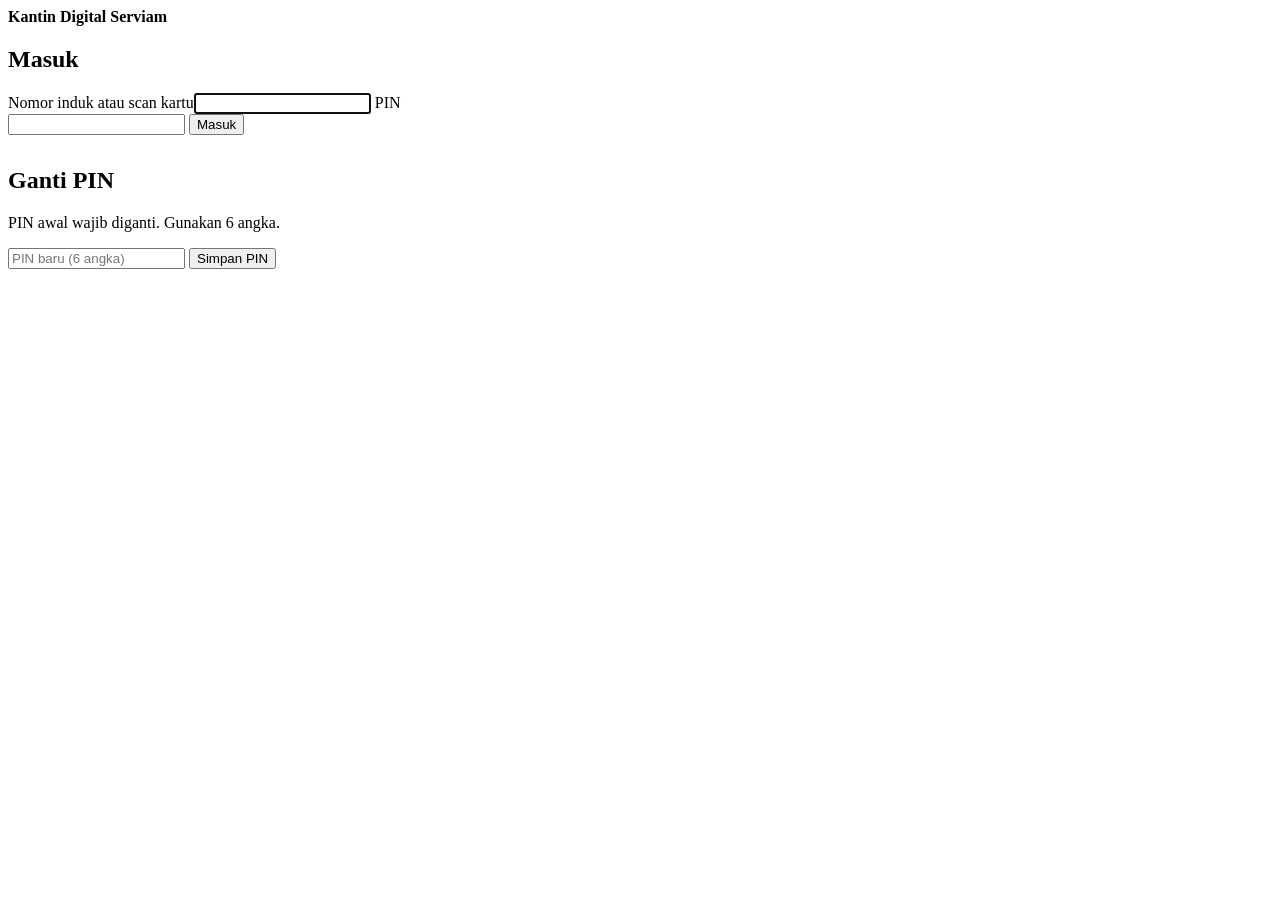
==== index.html @ 60dd4fad "Add files via upload" ====
<!doctype html><html lang="id"><head><meta charset="utf-8"><meta name="viewport" content="width=device-width,initial-scale=1">
<title>Kantin Digital Serviam</title><link rel="manifest" href="manifest.json"><link rel="apple-touch-icon" href="icons/icon-192.png"><meta name="theme-color" content="#14532d"><link rel="stylesheet" href="css/app.css"><script src="config.js"></script><script src="js/core.js"></script></head>
<body><header><img id="hdrLogo" class="hide" alt=""><b id="hdrName">Kantin Digital Serviam</b></header>
<main style="max-width:420px"><div class="card" id="fLogin"><h2>Masuk</h2>
<label>Nomor induk atau scan kartu</label><input type="text" id="uid" autocomplete="username" autofocus>
<label>PIN</label><input type="password" id="pin" inputmode="numeric" autocomplete="current-password" style="margin-bottom:12px">
<button class="btn" id="bLogin">Masuk</button></div>
<div class="card hide" id="fPin"><h2>Ganti PIN</h2><p class="mu">PIN awal wajib diganti. Gunakan 6 angka.</p>
<input type="password" id="pn" inputmode="numeric" maxlength="6" placeholder="PIN baru (6 angka)" style="margin-bottom:12px">
<button class="btn" id="bPin">Simpan PIN</button></div></main><div id="toast"></div>
<script>
try{applyTheme(JSON.parse(localStorage.getItem('theme')))}catch(e){}
const HOME={kasir:'kasir.html',bendahara:'bendahara.html',pencatat:'pencatat.html',kepala:'kepala.html',siswa:'pelanggan.html',guru:'pelanggan.html',wali:'wali.html'};
let oldPin='';const go=()=>location.href=HOME[sessionStorage.getItem('role')];
$('#uid').addEventListener('keydown',e=>{if(e.key==='Enter'){e.preventDefault();$('#pin').focus();}});
$('#pin').addEventListener('keydown',e=>{if(e.key==='Enter')$('#bLogin').click();});
$('#bLogin').onclick=e=>run(e.target,async()=>{
  const r=await api('login',{id:$('#uid').value,pin:$('#pin').value});
  sessionStorage.setItem('tok',r.token);sessionStorage.setItem('role',r.role);sessionStorage.setItem('nama',r.nama);
  if(r.gantiPin){oldPin=$('#pin').value;$('#fLogin').classList.add('hide');$('#fPin').classList.remove('hide');}else go();});
$('#bPin').onclick=e=>run(e.target,async()=>{await api('changePin',{pinLama:oldPin,pinBaru:$('#pn').value});toast('PIN diganti');setTimeout(go,600);});
</script></body></html>
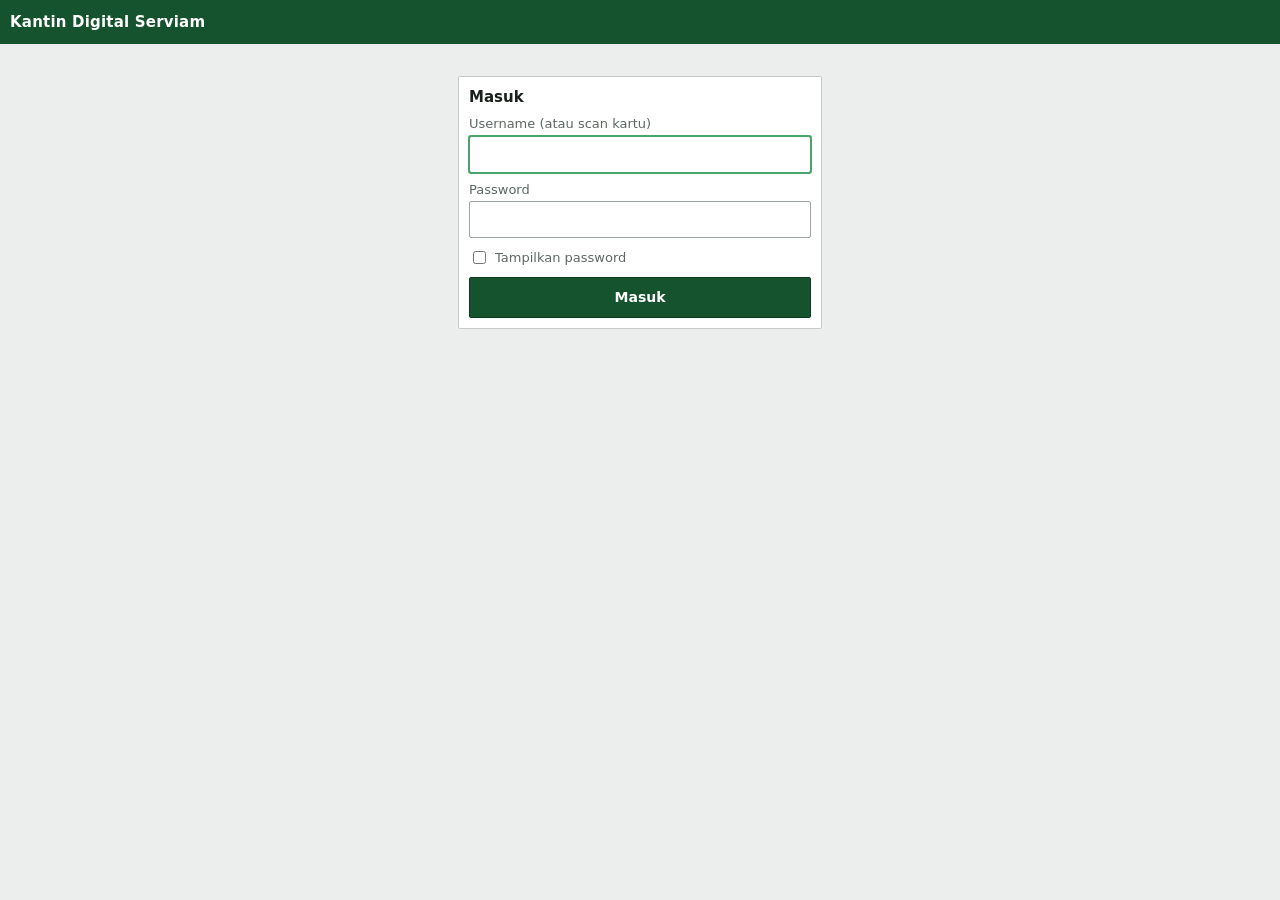
==== commit 1fac5348: "Add files via upload" ====
--- a/index.html
+++ b/index.html
@@ -1,22 +1,26 @@
 <!doctype html><html lang="id"><head><meta charset="utf-8"><meta name="viewport" content="width=device-width,initial-scale=1">
 <title>Kantin Digital Serviam</title><link rel="manifest" href="manifest.json"><link rel="apple-touch-icon" href="icons/icon-192.png"><meta name="theme-color" content="#14532d"><link rel="stylesheet" href="css/app.css"><script src="config.js"></script><script src="js/core.js"></script></head>
 <body><header><img id="hdrLogo" class="hide" alt=""><b id="hdrName">Kantin Digital Serviam</b></header>
-<main style="max-width:420px"><div class="card" id="fLogin"><h2>Masuk</h2>
-<label>Nomor induk atau scan kartu</label><input type="text" id="uid" autocomplete="username" autofocus>
-<label>PIN</label><input type="password" id="pin" inputmode="numeric" autocomplete="current-password" style="margin-bottom:12px">
+<main style="max-width:380px;margin-top:24px"><div class="card" id="fLogin"><h3 style="margin-top:0">Masuk</h3>
+<label>Username (atau scan kartu)</label><input type="text" id="uid" autocomplete="username" autocapitalize="none" autofocus>
+<label>Password</label><input type="password" id="pw" autocomplete="current-password" style="margin-bottom:6px">
+<label style="display:flex;gap:6px;align-items:center;margin:4px 0 10px"><input type="checkbox" id="sw" style="width:auto"> Tampilkan password</label>
 <button class="btn" id="bLogin">Masuk</button></div>
-<div class="card hide" id="fPin"><h2>Ganti PIN</h2><p class="mu">PIN awal wajib diganti. Gunakan 6 angka.</p>
-<input type="password" id="pn" inputmode="numeric" maxlength="6" placeholder="PIN baru (6 angka)" style="margin-bottom:12px">
-<button class="btn" id="bPin">Simpan PIN</button></div></main><div id="toast"></div>
+<div class="card hide" id="fPw"><h3 style="margin-top:0">Buat password baru</h3><p class="mu" style="margin-top:0">Password awal dari sekolah perlu diganti. Bebas, minimal 4 karakter (huruf dan angka boleh).</p>
+<label>Password baru</label><input type="password" id="p1" autocomplete="new-password"><label>Ulangi password baru</label><input type="password" id="p2" autocomplete="new-password" style="margin-bottom:10px">
+<button class="btn" id="bPw">Simpan dan masuk</button></div></main><div id="toast"></div>
 <script>
 try{applyTheme(JSON.parse(localStorage.getItem('theme')))}catch(e){}
 const HOME={kasir:'kasir.html',bendahara:'bendahara.html',pencatat:'pencatat.html',kepala:'kepala.html',siswa:'pelanggan.html',guru:'pelanggan.html',wali:'wali.html'};
-let oldPin='';const go=()=>location.href=HOME[sessionStorage.getItem('role')];
-$('#uid').addEventListener('keydown',e=>{if(e.key==='Enter'){e.preventDefault();$('#pin').focus();}});
-$('#pin').addEventListener('keydown',e=>{if(e.key==='Enter')$('#bLogin').click();});
+let lama='';const go=()=>location.href=HOME[sessionStorage.getItem('role')];
+$('#sw').onchange=e=>{$('#pw').type=e.target.checked?'text':'password';};
+$('#uid').addEventListener('keydown',e=>{if(e.key==='Enter'){e.preventDefault();$('#pw').focus();}});
+$('#pw').addEventListener('keydown',e=>{if(e.key==='Enter')$('#bLogin').click();});
+$('#p2').addEventListener('keydown',e=>{if(e.key==='Enter')$('#bPw').click();});
 $('#bLogin').onclick=e=>run(e.target,async()=>{
-  const r=await api('login',{id:$('#uid').value,pin:$('#pin').value});
+  const r=await api('login',{username:$('#uid').value,password:$('#pw').value});
   sessionStorage.setItem('tok',r.token);sessionStorage.setItem('role',r.role);sessionStorage.setItem('nama',r.nama);
-  if(r.gantiPin){oldPin=$('#pin').value;$('#fLogin').classList.add('hide');$('#fPin').classList.remove('hide');}else go();});
-$('#bPin').onclick=e=>run(e.target,async()=>{await api('changePin',{pinLama:oldPin,pinBaru:$('#pn').value});toast('PIN diganti');setTimeout(go,600);});
+  if(r.gantiPassword){lama=$('#pw').value;$('#fLogin').classList.add('hide');$('#fPw').classList.remove('hide');$('#p1').focus();}else go();});
+$('#bPw').onclick=e=>run(e.target,async()=>{const n=$('#p1').value;if(n.length<4)throw new Error('Password minimal 4 karakter');if(n!==$('#p2').value)throw new Error('Ulangi password tidak sama');
+  await api('changePassword',{lama,baru:n});toast('Password tersimpan');setTimeout(go,500);});
 </script></body></html>
--- a/css/app.css
+++ b/css/app.css
@@ -0,0 +1,56 @@
+/* Tampilan datar ala kasir supermarket: rapat, kotak, mudah dipindai */
+:root{--g:#14532d;--gd:#0d3b20;--gl:#e8f3ec;--ga:#4ca46d;--on:#fff;--bg:#eceeed;--tx:#1a211d;--mu:#5d6862;--bd:#c5ccc8;--er:#b42318;--ok:#067647;--wr:#b54708}
+*{box-sizing:border-box}html{-webkit-text-size-adjust:100%}
+body{margin:0;font:14px/1.35 system-ui,-apple-system,"Segoe UI",Roboto,Arial,sans-serif;background:var(--bg);color:var(--tx)}
+header{background:var(--g);color:var(--on);padding:0 10px;min-height:44px;display:flex;align-items:center;gap:8px;position:sticky;top:0;z-index:7}
+header img{height:30px;width:auto}header b{flex:1;font-size:15px;letter-spacing:.2px;white-space:nowrap;overflow:hidden;text-overflow:ellipsis}
+header button,header a{background:transparent;color:var(--on);border:1px solid rgba(255,255,255,.55);border-radius:2px;padding:5px 9px;font-size:13px;text-decoration:none;cursor:pointer;white-space:nowrap}
+header a.on{background:var(--on);color:var(--g);border-color:var(--on);font-weight:700}
+header .who{font-size:13px;opacity:.9;white-space:nowrap}
+nav{display:flex;background:#fff;border-bottom:1px solid var(--bd);overflow-x:auto;position:sticky;top:44px;z-index:6}
+nav button{flex:1;min-width:84px;padding:11px 10px;border:0;border-bottom:3px solid transparent;background:#fff;color:var(--tx);font-weight:600;font-size:14px;cursor:pointer}
+nav button.on{background:var(--gl);border-bottom-color:var(--g);color:var(--gd)}
+main{padding:8px;max-width:1200px;margin:auto}main.wide{max-width:1500px}
+.cols{display:grid;gap:8px}@media(min-width:800px){.cols{grid-template-columns:1.4fr 1fr}}
+.card{background:#fff;border:1px solid var(--bd);border-radius:2px;padding:10px}
+h2,h3,h4{margin:10px 0 6px}h3{font-size:15px}h4{font-size:14px;color:var(--gd)}
+label{display:block;margin:8px 0 3px;color:var(--mu);font-size:13px}
+input,select,button,textarea{font:inherit}
+input[type=text],input[type=password],input[type=number],input[type=search],input[type=date],input[type=email],select,textarea{width:100%;padding:8px 9px;border:1px solid #9aa5a0;border-radius:2px;background:#fff;color:var(--tx)}
+input:focus,select:focus,textarea:focus{outline:2px solid var(--ga);outline-offset:-1px;border-color:var(--g)}
+.btn{display:block;width:100%;padding:10px 12px;border:1px solid var(--gd);border-radius:2px;background:var(--g);color:var(--on);font-weight:700;font-size:14px;cursor:pointer;text-align:center}
+.btn:hover{background:var(--gd)}.btn.alt{background:#fff;color:var(--gd);border:1px solid var(--g)}.btn.alt:hover{background:var(--gl)}
+.btn.red{background:var(--er);border-color:#8a1a11}.btn:disabled{opacity:.45;cursor:not-allowed}
+.sm{padding:6px 10px;font-size:13px;width:auto;display:inline-block}
+.grid{display:grid;grid-template-columns:repeat(auto-fill,minmax(118px,1fr));gap:5px;margin-top:6px}
+.item{position:relative;text-align:left;background:#fff;border:1px solid var(--bd);border-radius:2px;padding:6px 7px;min-height:66px;cursor:pointer;user-select:none}
+.item:hover{background:var(--gl);border-color:var(--g)}.item:active{background:#d3e8da}
+.item b{display:block;font-size:13px;line-height:1.2;padding-right:14px}.item span{font-weight:700;color:var(--gd)}.item small{color:var(--mu)}.item.off{opacity:.5}
+.item .star{position:absolute;top:1px;right:2px;font-size:15px;color:#b88a00;background:none;border:0;padding:2px;cursor:pointer}
+.big{font-size:22px;font-weight:800}.mu{color:var(--mu)}
+.row{display:flex;justify-content:space-between;align-items:center;gap:8px;padding:5px 0;border-bottom:1px solid #e3e7e5}
+.warn{background:#fff7e6;border:1px solid #e6b866;border-left:4px solid var(--wr);border-radius:0;padding:6px 8px;margin:6px 0}
+.cust{background:var(--gl);border:1px solid #b6d3c0;border-left:5px solid var(--g);border-radius:0;padding:8px 10px;margin:0 0 8px}
+.q button{width:28px;height:28px;border:1px solid #9aa5a0;border-radius:2px;background:#fff;font-size:15px;cursor:pointer;padding:0}
+.tag{display:inline-block;padding:1px 7px;border-radius:2px;background:var(--gl);color:var(--gd);font-size:12px;font-weight:700;border:1px solid #b6d3c0}
+table{width:100%;border-collapse:collapse;font-size:13px}th,td{padding:6px 7px;border-bottom:1px solid #dde2df;text-align:left}th{background:var(--gl);color:var(--gd);font-weight:700}
+td.n,th.n{text-align:right}tbody tr:nth-child(even){background:#f7f9f8}.wrap{overflow-x:auto}
+.chips{display:flex;gap:4px;overflow-x:auto;padding:3px 0}.chips button{flex:none;padding:6px 11px;border:1px solid #9aa5a0;border-radius:2px;background:#fff;font-size:13px;cursor:pointer}
+.chips button.on{background:var(--g);color:var(--on);border-color:var(--gd)}.chips button:disabled{opacity:.4}
+dialog{border:1px solid #666;border-radius:2px;padding:14px;max-width:94vw;width:400px}dialog::backdrop{background:#0007}
+#toast{position:fixed;left:0;right:0;bottom:0;padding:11px;color:#fff;background:var(--ok);display:none;z-index:99;text-align:center;font-weight:600}
+#toast.er{background:var(--er)}.hide{display:none!important}
+kbd{font:11px monospace;background:#eef1ef;border:1px solid #aeb8b3;border-radius:2px;padding:0 4px;color:var(--mu)}
+/* ===== kasir: tata letak seperti mesin kasir ===== */
+.pos{display:grid;gap:8px}@media(min-width:900px){.pos{grid-template-columns:minmax(0,1.5fr) minmax(340px,1fr);align-items:start}.pos-r{position:sticky;top:96px}}
+.scanbar{background:var(--gd);color:#fff;padding:8px 10px;border-radius:2px}.scanbar label{color:#cfe3d6;margin:0 0 3px;font-weight:700;letter-spacing:.5px}
+.scanbar input{font-size:20px;padding:10px;border:2px solid #fff;font-family:ui-monospace,Consolas,monospace}
+.toolbar{display:flex;gap:6px;margin:6px 0;align-items:center}.toolbar input{flex:1}
+.rc td,.rc th{padding:5px 6px}.rc td.q1{white-space:nowrap}.rc .nm{font-weight:600}.rc .em{color:var(--mu);text-align:center;padding:22px}
+.totbar{background:var(--gd);color:#fff;display:flex;justify-content:space-between;align-items:center;padding:8px 12px;margin-top:8px}
+.totbar span{font-size:14px;letter-spacing:1px;font-weight:700}.totbar b{font-size:34px;font-family:ui-monospace,Consolas,monospace;font-weight:700}
+.pay{display:grid;grid-template-columns:2fr 1fr;gap:6px;margin-top:6px}.pay .btn{padding:14px 10px;font-size:16px}
+/* struk thermal 58mm */
+#struk{font-family:ui-monospace,Menlo,Consolas,monospace;font-size:12px;width:54mm;margin:auto}
+#struk .r{display:flex;justify-content:space-between}#struk hr{border:0;border-top:1px dashed #000}
+@media print{@page{size:58mm auto;margin:2mm}body *{visibility:hidden}#struk,#struk *{visibility:visible}#struk{position:absolute;left:0;top:0;width:54mm}}
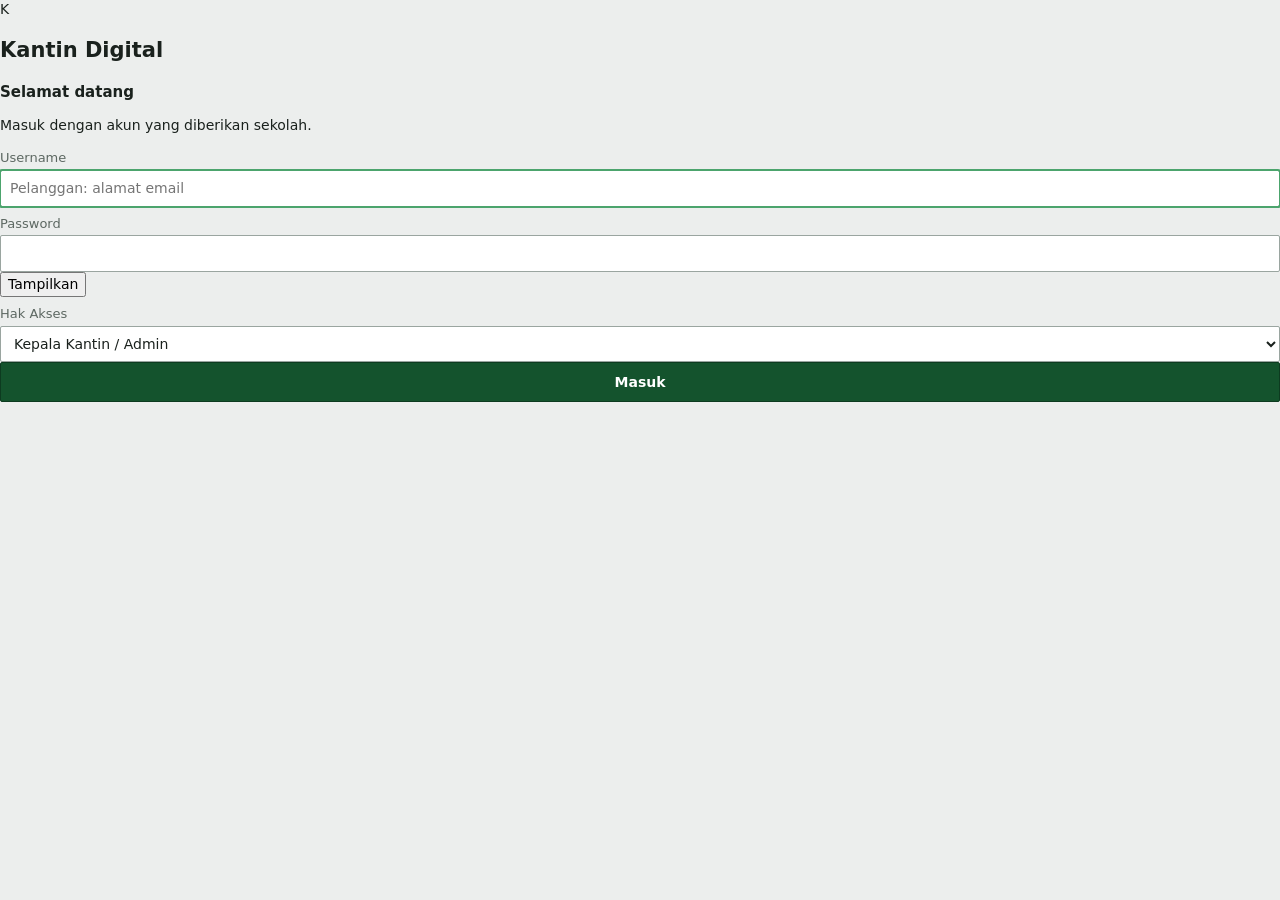
==== commit 67c2776a: "Add files via upload" ====
--- a/index.html
+++ b/index.html
@@ -1,26 +1,49 @@
 <!doctype html><html lang="id"><head><meta charset="utf-8"><meta name="viewport" content="width=device-width,initial-scale=1">
-<title>Kantin Digital Serviam</title><link rel="manifest" href="manifest.json"><link rel="apple-touch-icon" href="icons/icon-192.png"><meta name="theme-color" content="#14532d"><link rel="stylesheet" href="css/app.css"><script src="config.js"></script><script src="js/core.js"></script></head>
-<body><header><img id="hdrLogo" class="hide" alt=""><b id="hdrName">Kantin Digital Serviam</b></header>
-<main style="max-width:380px;margin-top:24px"><div class="card" id="fLogin"><h3 style="margin-top:0">Masuk</h3>
-<label>Username (atau scan kartu)</label><input type="text" id="uid" autocomplete="username" autocapitalize="none" autofocus>
-<label>Password</label><input type="password" id="pw" autocomplete="current-password" style="margin-bottom:6px">
-<label style="display:flex;gap:6px;align-items:center;margin:4px 0 10px"><input type="checkbox" id="sw" style="width:auto"> Tampilkan password</label>
-<button class="btn" id="bLogin">Masuk</button></div>
-<div class="card hide" id="fPw"><h3 style="margin-top:0">Buat password baru</h3><p class="mu" style="margin-top:0">Password awal dari sekolah perlu diganti. Bebas, minimal 4 karakter (huruf dan angka boleh).</p>
-<label>Password baru</label><input type="password" id="p1" autocomplete="new-password"><label>Ulangi password baru</label><input type="password" id="p2" autocomplete="new-password" style="margin-bottom:10px">
-<button class="btn" id="bPw">Simpan dan masuk</button></div></main><div id="toast"></div>
+<title>Masuk - Kantin Digital</title><link rel="manifest" href="manifest.json"><link rel="apple-touch-icon" href="icons/icon-192.png"><meta name="theme-color" content="#14532d"><link rel="stylesheet" href="css/app.css?v=20261125a"><script src="config.js"></script><script src="js/core.js?v=20261125a"></script></head>
+<body><div class="lg">
+ <section class="lg-l" id="idn"><div class="ph" id="idPh">K</div><img id="idLogo" class="hide" alt="Logo sekolah"><h1 id="idSek">Kantin Digital</h1><h2 id="idKan"></h2><p id="idAlm" class="ad"></p><p id="idTel"></p></section>
+ <section class="lg-r">
+  <div class="lg-box" id="fLogin"><h3>Selamat datang</h3><p class="sub">Masuk dengan akun yang diberikan sekolah.</p>
+   <label for="uid">Username</label><input type="text" id="uid" autocomplete="username" autocapitalize="none" spellcheck="false" placeholder="Pelanggan: alamat email" autofocus>
+   <label for="pw">Password</label><div class="pw"><input type="password" id="pw" autocomplete="current-password"><button type="button" id="tg1">Tampilkan</button></div>
+   <label for="hak">Hak Akses</label>
+   <select id="hak"><option value="kepala">Kepala Kantin / Admin</option><option value="bendahara">Bendahara</option><option value="kasir">Kasir</option><option value="pencatat">Petugas Pencatat / Gudang</option><option value="pelanggan">Pelanggan</option><option value="wali">Orang Tua (Wali)</option></select>
+   <button class="btn" id="bLogin">Masuk</button></div>
+  <div class="lg-box hide" id="fAkt"><h3>Aktivasi akun</h3><p class="sub" id="aktInfo">Demi keamanan, buat password baru untuk akun Anda.</p>
+   <label for="p1">Password baru</label><div class="pw"><input type="password" id="p1" autocomplete="new-password" placeholder="Minimal 4 karakter"><button type="button" id="tg2">Tampilkan</button></div>
+   <label for="p2">Ulangi password baru</label><input type="password" id="p2" autocomplete="new-password">
+   <div id="pinBox" class="hide"><label for="n1">PIN transaksi (6 angka)</label><input type="password" id="n1" inputmode="numeric" maxlength="6" autocomplete="off" placeholder="● ● ● ● ● ●"><label for="n2">Ulangi PIN</label><input type="password" id="n2" inputmode="numeric" maxlength="6" autocomplete="off">
+    <p class="mu" style="font-size:12.5px;margin:8px 0 0">PIN dipakai untuk konfirmasi setiap transaksi. Rahasiakan, jangan berikan kepada siapa pun. Tidak boleh 123456 atau angka berurutan.</p></div>
+   <button class="btn" id="bAkt">Simpan dan masuk</button></div>
+ </section></div><div id="toast"></div>
 <script>
-try{applyTheme(JSON.parse(localStorage.getItem('theme')))}catch(e){}
-const HOME={kasir:'kasir.html',bendahara:'bendahara.html',pencatat:'pencatat.html',kepala:'kepala.html',siswa:'pelanggan.html',guru:'pelanggan.html',wali:'wali.html'};
-let lama='';const go=()=>location.href=HOME[sessionStorage.getItem('role')];
-$('#sw').onchange=e=>{$('#pw').type=e.target.checked?'text':'password';};
-$('#uid').addEventListener('keydown',e=>{if(e.key==='Enter'){e.preventDefault();$('#pw').focus();}});
-$('#pw').addEventListener('keydown',e=>{if(e.key==='Enter')$('#bLogin').click();});
-$('#p2').addEventListener('keydown',e=>{if(e.key==='Enter')$('#bPw').click();});
-$('#bLogin').onclick=e=>run(e.target,async()=>{
-  const r=await api('login',{username:$('#uid').value,password:$('#pw').value});
-  sessionStorage.setItem('tok',r.token);sessionStorage.setItem('role',r.role);sessionStorage.setItem('nama',r.nama);
-  if(r.gantiPassword){lama=$('#pw').value;$('#fLogin').classList.add('hide');$('#fPw').classList.remove('hide');$('#p1').focus();}else go();});
-$('#bPw').onclick=e=>run(e.target,async()=>{const n=$('#p1').value;if(n.length<4)throw new Error('Password minimal 4 karakter');if(n!==$('#p2').value)throw new Error('Ulangi password tidak sama');
-  await api('changePassword',{lama,baru:n});toast('Password tersimpan');setTimeout(go,500);});
+const $i=id=>document.getElementById(id);
+function pasangIdentitas(c){if(!c)return;applyTheme(c);
+  $i('idSek').textContent=c.nama_sekolah||c.nama_kantin||'Kantin Digital';$i('idKan').textContent=c.nama_sekolah?(c.nama_kantin||''):'';
+  $i('idAlm').textContent=c.alamat||'';$i('idTel').textContent=c.telepon?'Telp. '+c.telepon:'';
+  const l=$i('idLogo');if(c.logo){l.src=c.logo;l.classList.remove('hide');$i('idPh').classList.add('hide');}else{l.classList.add('hide');$i('idPh').classList.remove('hide');$i('idPh').textContent=(c.nama_kantin||'K').trim().charAt(0).toUpperCase();}
+  document.title='Masuk - '+(c.nama_kantin||'Kantin Digital');}
+try{pasangIdentitas(JSON.parse(localStorage.getItem('theme')));}catch(e){}
+// identitas terbaru dari server (tanpa login)
+fetch(API_URL+'?full=1').then(r=>r.json()).then(j=>{if(j&&(j.nama||j.nama_kantin)){const c=Object.assign(cfgNow(),{nama_kantin:j.nama_kantin||j.nama,nama_sekolah:j.nama_sekolah,alamat:j.alamat,telepon:j.telepon,warna_utama:j.warna_utama,logo:j.logo});pasangIdentitas(c);}}).catch(()=>{});
+$i('hak').value=localStorage.getItem('hak')||'kepala';
+let lama='',grup='';
+const go=()=>{location.href=homeUrl();};
+function toggle(btn,ids){btn.onclick=()=>{const t=$i(ids[0]).type==='password';ids.forEach(i=>$i(i).type=t?'text':'password');btn.textContent=t?'Sembunyikan':'Tampilkan';};}
+toggle($i('tg1'),['pw']);toggle($i('tg2'),['p1','p2']);
+['n1','n2'].forEach(i=>$i(i).addEventListener('input',e=>e.target.value=e.target.value.replace(/\D/g,'').slice(0,6)));
+$i('uid').addEventListener('keydown',e=>{if(e.key==='Enter'){e.preventDefault();$i('pw').focus();}});
+$i('pw').addEventListener('keydown',e=>{if(e.key==='Enter')$i('bLogin').click();});
+$i('hak').addEventListener('keydown',e=>{if(e.key==='Enter')$i('bLogin').click();});
+$i('bLogin').onclick=e=>run(e.target,async()=>{
+  const r=await api('login',{username:$i('uid').value.trim(),password:$i('pw').value,hak:$i('hak').value});
+  localStorage.setItem('hak',$i('hak').value);
+  sessionStorage.setItem('tok',r.token);sessionStorage.setItem('role',r.role);sessionStorage.setItem('grup',r.grup);sessionStorage.setItem('hak',r.hak);sessionStorage.setItem('nama',r.nama);sessionStorage.setItem('izin',JSON.stringify(r.izin||[]));
+  if(r.gantiPassword||r.gantiPin){lama=$i('pw').value;grup=r.grup;$i('fLogin').classList.add('hide');$i('fAkt').classList.remove('hide');
+    if(r.gantiPin){$i('pinBox').classList.remove('hide');$i('aktInfo').textContent='Ini login pertama Anda. Buat password baru dan PIN transaksi pribadi.';}$i('p1').focus();}
+  else go();});
+$i('bAkt').onclick=e=>run(e.target,async()=>{const n=$i('p1').value,pin=$i('n1').value;
+  if(n.length<4)throw new Error('Password minimal 4 karakter');if(n!==$i('p2').value)throw new Error('Ulangi password tidak sama');
+  if(grup==='pelanggan'){if(!/^\d{6}$/.test(pin))throw new Error('PIN harus 6 angka');if(pin!==$i('n2').value)throw new Error('Ulangi PIN tidak sama');}
+  await api('aktivasi',{lama,baru:n,pinBaru:pin});toast('Akun berhasil diaktifkan');setTimeout(go,600);});
 </script></body></html>
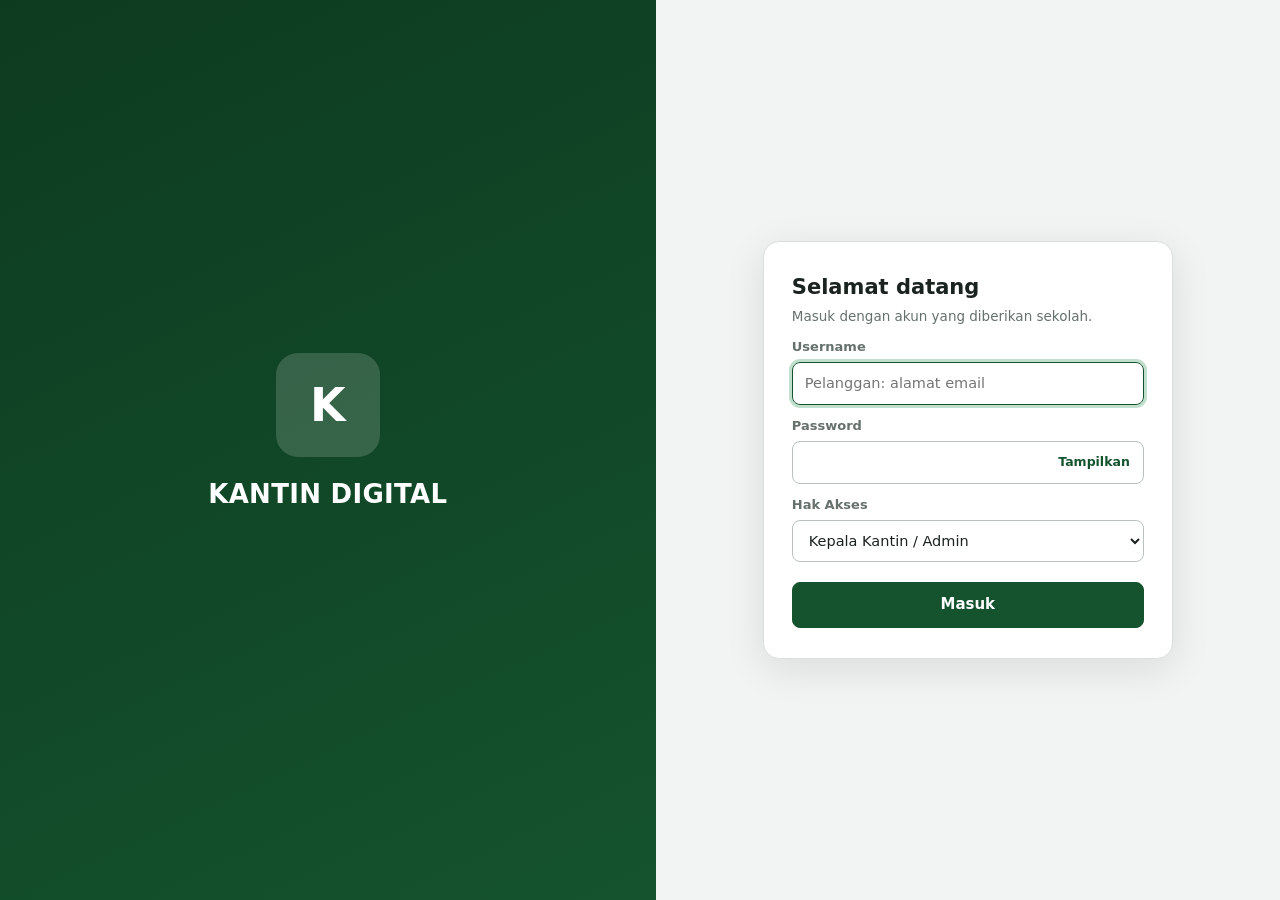
==== commit 5956a533: "Add files via upload" ====
--- a/index.html
+++ b/index.html
@@ -27,7 +27,7 @@
 // identitas terbaru dari server (tanpa login)
 fetch(API_URL+'?full=1').then(r=>r.json()).then(j=>{if(j&&(j.nama||j.nama_kantin)){const c=Object.assign(cfgNow(),{nama_kantin:j.nama_kantin||j.nama,nama_sekolah:j.nama_sekolah,alamat:j.alamat,telepon:j.telepon,warna_utama:j.warna_utama,logo:j.logo});pasangIdentitas(c);}}).catch(()=>{});
 $i('hak').value=localStorage.getItem('hak')||'kepala';
-let lama='',grup='';
+let lama='',grup='',minp=4;
 const go=()=>{location.href=homeUrl();};
 function toggle(btn,ids){btn.onclick=()=>{const t=$i(ids[0]).type==='password';ids.forEach(i=>$i(i).type=t?'text':'password');btn.textContent=t?'Sembunyikan':'Tampilkan';};}
 toggle($i('tg1'),['pw']);toggle($i('tg2'),['p1','p2']);
@@ -39,11 +39,11 @@
   const r=await api('login',{username:$i('uid').value.trim(),password:$i('pw').value,hak:$i('hak').value});
   localStorage.setItem('hak',$i('hak').value);
   sessionStorage.setItem('tok',r.token);sessionStorage.setItem('role',r.role);sessionStorage.setItem('grup',r.grup);sessionStorage.setItem('hak',r.hak);sessionStorage.setItem('nama',r.nama);sessionStorage.setItem('izin',JSON.stringify(r.izin||[]));
-  if(r.gantiPassword||r.gantiPin){lama=$i('pw').value;grup=r.grup;$i('fLogin').classList.add('hide');$i('fAkt').classList.remove('hide');
+  if(r.gantiPassword||r.gantiPin){lama=$i('pw').value;grup=r.grup;minp=r.minPass||4;$i('p1').placeholder='Minimal '+minp+' karakter';$i('fLogin').classList.add('hide');$i('fAkt').classList.remove('hide');
     if(r.gantiPin){$i('pinBox').classList.remove('hide');$i('aktInfo').textContent='Ini login pertama Anda. Buat password baru dan PIN transaksi pribadi.';}$i('p1').focus();}
   else go();});
 $i('bAkt').onclick=e=>run(e.target,async()=>{const n=$i('p1').value,pin=$i('n1').value;
-  if(n.length<4)throw new Error('Password minimal 4 karakter');if(n!==$i('p2').value)throw new Error('Ulangi password tidak sama');
+  if(n.length<minp)throw new Error('Password minimal '+minp+' karakter');if(n!==$i('p2').value)throw new Error('Ulangi password tidak sama');
   if(grup==='pelanggan'){if(!/^\d{6}$/.test(pin))throw new Error('PIN harus 6 angka');if(pin!==$i('n2').value)throw new Error('Ulangi PIN tidak sama');}
   await api('aktivasi',{lama,baru:n,pinBaru:pin});toast('Akun berhasil diaktifkan');setTimeout(go,600);});
 </script></body></html>
--- a/css/app.css
+++ b/css/app.css
@@ -1,56 +1,160 @@
-/* Tampilan datar ala kasir supermarket: rapat, kotak, mudah dipindai */
-:root{--g:#14532d;--gd:#0d3b20;--gl:#e8f3ec;--ga:#4ca46d;--on:#fff;--bg:#eceeed;--tx:#1a211d;--mu:#5d6862;--bd:#c5ccc8;--er:#b42318;--ok:#067647;--wr:#b54708}
+/* Kantin Digital Serviam - tampilan formal: menu samping, kartu bersih, tombol selalu terbaca */
+:root{--g:#14532d;--gd:#0d3b20;--gl:#e8f3ec;--ga:#4ca46d;--on:#fff;--bg:#f2f4f3;--sf:#fff;--tx:#1b231e;--mu:#65716a;--bd:#d9dfdb;--er:#b42318;--ok:#067647;--wr:#b54708;--r:10px;--sh:0 1px 2px rgba(16,24,20,.06),0 4px 14px rgba(16,24,20,.05)}
 *{box-sizing:border-box}html{-webkit-text-size-adjust:100%}
-body{margin:0;font:14px/1.35 system-ui,-apple-system,"Segoe UI",Roboto,Arial,sans-serif;background:var(--bg);color:var(--tx)}
-header{background:var(--g);color:var(--on);padding:0 10px;min-height:44px;display:flex;align-items:center;gap:8px;position:sticky;top:0;z-index:7}
-header img{height:30px;width:auto}header b{flex:1;font-size:15px;letter-spacing:.2px;white-space:nowrap;overflow:hidden;text-overflow:ellipsis}
-header button,header a{background:transparent;color:var(--on);border:1px solid rgba(255,255,255,.55);border-radius:2px;padding:5px 9px;font-size:13px;text-decoration:none;cursor:pointer;white-space:nowrap}
-header a.on{background:var(--on);color:var(--g);border-color:var(--on);font-weight:700}
-header .who{font-size:13px;opacity:.9;white-space:nowrap}
-nav{display:flex;background:#fff;border-bottom:1px solid var(--bd);overflow-x:auto;position:sticky;top:44px;z-index:6}
-nav button{flex:1;min-width:84px;padding:11px 10px;border:0;border-bottom:3px solid transparent;background:#fff;color:var(--tx);font-weight:600;font-size:14px;cursor:pointer}
-nav button.on{background:var(--gl);border-bottom-color:var(--g);color:var(--gd)}
-main{padding:8px;max-width:1200px;margin:auto}main.wide{max-width:1500px}
-.cols{display:grid;gap:8px}@media(min-width:800px){.cols{grid-template-columns:1.4fr 1fr}}
-.card{background:#fff;border:1px solid var(--bd);border-radius:2px;padding:10px}
-h2,h3,h4{margin:10px 0 6px}h3{font-size:15px}h4{font-size:14px;color:var(--gd)}
-label{display:block;margin:8px 0 3px;color:var(--mu);font-size:13px}
-input,select,button,textarea{font:inherit}
-input[type=text],input[type=password],input[type=number],input[type=search],input[type=date],input[type=email],select,textarea{width:100%;padding:8px 9px;border:1px solid #9aa5a0;border-radius:2px;background:#fff;color:var(--tx)}
-input:focus,select:focus,textarea:focus{outline:2px solid var(--ga);outline-offset:-1px;border-color:var(--g)}
-.btn{display:block;width:100%;padding:10px 12px;border:1px solid var(--gd);border-radius:2px;background:var(--g);color:var(--on);font-weight:700;font-size:14px;cursor:pointer;text-align:center}
-.btn:hover{background:var(--gd)}.btn.alt{background:#fff;color:var(--gd);border:1px solid var(--g)}.btn.alt:hover{background:var(--gl)}
-.btn.red{background:var(--er);border-color:#8a1a11}.btn:disabled{opacity:.45;cursor:not-allowed}
-.sm{padding:6px 10px;font-size:13px;width:auto;display:inline-block}
-.grid{display:grid;grid-template-columns:repeat(auto-fill,minmax(118px,1fr));gap:5px;margin-top:6px}
-.item{position:relative;text-align:left;background:#fff;border:1px solid var(--bd);border-radius:2px;padding:6px 7px;min-height:66px;cursor:pointer;user-select:none}
+body{margin:0;font:14.5px/1.45 "Segoe UI",system-ui,-apple-system,Roboto,"Helvetica Neue",Arial,sans-serif;background:var(--bg);color:var(--tx)}
+button,input,select,textarea{font:inherit}
+button{color:var(--tx)}
+h1,h2,h3,h4{margin:0}h3{font-size:16px;margin:14px 0 8px;color:var(--tx)}h4{font-size:14px;margin:12px 0 6px;color:var(--gd)}
+a{color:var(--g)}
+.hide{display:none!important}.mu{color:var(--mu)}.big{font-size:22px;font-weight:700;letter-spacing:-.2px}.n{text-align:right}
+
+/* ===== kerangka: menu samping + isi ===== */
+.app{display:flex;min-height:100vh}
+.side{width:262px;flex:none;background:var(--gd);color:#fff;display:flex;flex-direction:column;position:sticky;top:0;height:100vh;z-index:30}
+.brand{display:flex;gap:12px;align-items:center;padding:20px 18px 16px;border-bottom:1px solid rgba(255,255,255,.12)}
+.brand img{width:46px;height:46px;object-fit:contain;background:#fff;border-radius:10px;padding:3px;flex:none}
+.brand .bt{min-width:0}.brand b{display:block;font-size:15px;line-height:1.2;color:#fff;overflow-wrap:anywhere}
+.brand small{display:block;margin-top:3px;font-size:12px;color:rgba(255,255,255,.72);line-height:1.25}
+#tabs{flex:1;overflow-y:auto;padding:10px 12px 12px}
+.gh{margin:14px 10px 6px;font-size:11px;letter-spacing:1.1px;text-transform:uppercase;color:rgba(255,255,255,.55);font-weight:700}
+#tabs button,#tabs a.mi{display:flex;align-items:center;gap:11px;width:100%;margin:2px 0;padding:10px 12px;border:0;border-radius:9px;background:transparent;color:rgba(255,255,255,.9);font-size:14px;font-weight:500;text-align:left;text-decoration:none;cursor:pointer;position:relative}
+#tabs button *,#tabs a.mi *{pointer-events:none}
+#tabs button:hover,#tabs a.mi:hover{background:rgba(255,255,255,.1);color:#fff}
+#tabs button.on{background:rgba(255,255,255,.17);color:#fff;font-weight:700}
+#tabs button.on::before{content:"";position:absolute;left:-12px;top:9px;bottom:9px;width:4px;border-radius:0 4px 4px 0;background:#fff}
+.ic{width:19px;height:19px;flex:none;fill:none;stroke:currentColor;stroke-width:1.9;stroke-linecap:round;stroke-linejoin:round}
+.me{padding:12px 14px 14px;border-top:1px solid rgba(255,255,255,.12)}
+.me .who{display:flex;gap:10px;align-items:center;margin-bottom:10px}
+.av{width:36px;height:36px;border-radius:50%;background:rgba(255,255,255,.18);display:flex;align-items:center;justify-content:center;font-weight:700;color:#fff;flex:none}
+.me .nm{font-weight:700;font-size:13.5px;color:#fff;line-height:1.2;overflow-wrap:anywhere}.me .rl{font-size:12px;color:rgba(255,255,255,.7)}
+.me .ac{display:flex;gap:6px}
+.me .ac button{flex:1;padding:8px 6px;border:1px solid rgba(255,255,255,.4);border-radius:8px;background:transparent;color:#fff;font-size:12.5px;cursor:pointer}
+.me .ac button:hover{background:rgba(255,255,255,.14)}
+.me .ver{margin-top:8px;font-size:11px;color:rgba(255,255,255,.45)}
+.content{flex:1;min-width:0;display:flex;flex-direction:column}
+.top{position:sticky;top:0;z-index:20;height:58px;display:flex;align-items:center;gap:12px;padding:0 22px;background:var(--sf);border-bottom:1px solid var(--bd)}
+.top h1{font-size:18px;font-weight:700;flex:1;white-space:nowrap;overflow:hidden;text-overflow:ellipsis}
+.top .clk{color:var(--mu);font-size:13px;white-space:nowrap}
+.sal{background:var(--gl);color:var(--gd);border:1px solid #b6d3c0;border-radius:20px;padding:5px 14px;font-weight:700;font-size:14px;white-space:nowrap}
+#mb{display:none;width:40px;height:40px;border:1px solid var(--bd);border-radius:8px;background:#fff;cursor:pointer;align-items:center;justify-content:center;padding:0}
+#mb .ic{stroke:var(--tx)}
+.scrim{display:none;position:fixed;inset:0;background:rgba(0,0,0,.45);z-index:25}
+main{padding:20px 22px 28px;max-width:1280px;width:100%;margin:0 auto}main.wide{max-width:1640px}
+[data-page=pencatat] main{max-width:980px}[data-page=pelanggan] main{max-width:820px;padding-bottom:96px}[data-page=wali] main{max-width:820px}
+@media(max-width:900px){
+  .side{position:fixed;left:0;top:0;transform:translateX(-102%);transition:transform .2s;box-shadow:0 0 30px rgba(0,0,0,.35)}
+  body.mo .side{transform:none}body.mo .scrim{display:block}
+  #mb{display:flex}.top{padding:0 12px}main{padding:12px 12px 24px}
+}
+
+/* ===== kartu, bentuk, tabel ===== */
+.card{background:var(--sf);border:1px solid var(--bd);border-radius:var(--r);padding:16px;box-shadow:var(--sh)}
+.cols{display:grid;gap:12px}@media(min-width:900px){.cols{grid-template-columns:1.4fr 1fr}}
+label{display:block;margin:12px 0 5px;color:var(--mu);font-size:13px;font-weight:600}
+input[type=text],input[type=password],input[type=number],input[type=search],input[type=date],input[type=time],input[type=email],input[type=tel],select,textarea{width:100%;padding:10px 12px;border:1px solid #b9c3be;border-radius:8px;background:#fff;color:var(--tx);min-height:42px}
+input[type=file]{width:100%;padding:8px;border:1px dashed #b9c3be;border-radius:8px;background:#fafbfa}
+input:focus,select:focus,textarea:focus{outline:3px solid rgba(76,164,109,.35);outline-offset:0;border-color:var(--g)}
+input[type=checkbox],input[type=radio]{width:auto;min-height:0;accent-color:var(--g)}
+.btn{display:block;width:100%;padding:10px 16px;border:1px solid var(--g);border-radius:8px;background:var(--g);color:var(--on);font-weight:600;font-size:14px;cursor:pointer;text-align:center;text-decoration:none;line-height:1.3}
+.btn:hover{background:var(--gd);border-color:var(--gd);color:var(--on)}
+.btn.alt{background:#fff;color:var(--gd);border:1px solid var(--g)}.btn.alt:hover{background:var(--gl);color:var(--gd)}
+.btn.red{background:var(--er);border-color:var(--er);color:#fff}.btn.red:hover{background:#8f1a11;color:#fff}
+.btn.redo{background:#fff;color:var(--er);border:1px solid var(--er)}.btn.redo:hover{background:#fdecea;color:var(--er)}
+.btn:disabled{opacity:.45;cursor:not-allowed}
+.btn.sm{width:auto;display:inline-block;padding:7px 13px;font-size:13px}
+.row{display:flex;justify-content:space-between;align-items:center;gap:10px;padding:7px 0;border-bottom:1px solid #e6eae8}
+.row:last-child{border-bottom:0}
+.warn{background:#fff8e8;border:1px solid #ecc979;border-left:4px solid var(--wr);border-radius:8px;padding:9px 12px;margin:8px 0}
+.cust{background:var(--gl);border:1px solid #b6d3c0;border-left:5px solid var(--g);border-radius:8px;padding:10px 14px;margin:0 0 10px}
+.tag{display:inline-block;padding:2px 9px;border-radius:20px;background:var(--gl);color:var(--gd);font-size:12px;font-weight:700;border:1px solid #b6d3c0}
+.bdg{display:inline-flex;align-items:center;gap:4px;padding:2px 9px;border-radius:20px;font-size:12px;font-weight:600;white-space:nowrap;border:1px solid transparent}
+.bdg.ok{background:#e7f6ee;color:#067647;border-color:#b5e2c8}.bdg.wr{background:#fff3e0;color:#b54708;border-color:#f3cf9a}.bdg.er{background:#fdecea;color:#b42318;border-color:#f4b9b3}.bdg.mu{background:#eef1ef;color:#55615a;border-color:#d4dad6}
+table{width:100%;border-collapse:collapse;font-size:13.5px}
+th,td{padding:9px 10px;border-bottom:1px solid #e3e8e5;text-align:left;vertical-align:middle}
+th{background:#f4f7f5;color:#3d4a43;font-weight:700;font-size:12.5px;white-space:nowrap}
+tbody tr:hover{background:#f8faf9}
+td.n,th.n{text-align:right}.wrap{overflow-x:auto}
+.tbl{border:1px solid var(--bd);border-radius:var(--r);overflow:hidden;background:#fff}
+.tbl table{margin:0}.tbl tr:last-child td{border-bottom:0}
+.chips{display:flex;gap:6px;overflow-x:auto;padding:3px 0;flex-wrap:wrap}
+.chips button:not(.btn){flex:none;padding:7px 14px;border:1px solid #b9c3be;border-radius:20px;background:#fff;color:var(--tx);font-size:13px;cursor:pointer}
+.chips button:not(.btn):hover{background:var(--gl);border-color:var(--g)}
+.chips button:not(.btn).on{background:var(--g);color:var(--on);border-color:var(--g)}.chips button:disabled{opacity:.4}
+.seg{display:inline-flex;border:1px solid #b9c3be;border-radius:9px;overflow:hidden;background:#fff;flex-wrap:wrap}
+.seg button{padding:8px 15px;border:0;border-right:1px solid #d3dad6;background:#fff;color:var(--tx);font-size:13px;cursor:pointer}
+.seg button:last-child{border-right:0}.seg button:hover{background:var(--gl)}.seg button.on{background:var(--g);color:var(--on);font-weight:700}
+.seg .ct{opacity:.7;font-size:11.5px;margin-left:5px}
+.kp{display:grid;grid-template-columns:repeat(auto-fit,minmax(190px,1fr));gap:12px;margin-bottom:14px}
+.kp .card{padding:14px 16px}.kp .card .mu{font-size:12.5px;font-weight:600}.kp .big{margin-top:4px}
+.sw{display:inline-block;width:42px;height:42px;border-radius:10px;border:2px solid var(--bd);margin:3px;vertical-align:middle;cursor:pointer}
+.prev{border-radius:10px;overflow:hidden;border:1px solid var(--bd);margin:10px 0}.prev .h{padding:11px 14px;background:var(--g);color:var(--on);font-weight:700}.prev .b{padding:12px 14px;background:var(--gl)}.prev .k{display:inline-block;padding:8px 14px;border-radius:8px;background:var(--g);color:var(--on)}
+dialog{border:0;border-radius:14px;padding:22px;max-width:94vw;width:440px;box-shadow:0 20px 60px rgba(0,0,0,.35);color:var(--tx)}
+dialog::backdrop{background:rgba(10,20,15,.55)}dialog.w{width:94vw;max-width:880px}dialog.xl{width:96vw;max-width:1000px}
+dialog h3:first-child{margin-top:0}
+#toast{position:fixed;left:50%;transform:translateX(-50%);bottom:18px;max-width:92vw;padding:11px 20px;color:#fff;background:var(--ok);display:none;z-index:99;text-align:center;font-weight:600;border-radius:10px;box-shadow:0 6px 24px rgba(0,0,0,.3)}
+#toast.er{background:var(--er)}
+kbd{font:11px ui-monospace,Consolas,monospace;background:#eef1ef;border:1px solid #c3ccc7;border-radius:4px;padding:0 5px;color:var(--mu)}
+
+/* ===== kasir ===== */
+.grid{display:grid;grid-template-columns:repeat(auto-fill,minmax(128px,1fr));gap:8px;margin-top:8px}
+.item{position:relative;text-align:left;background:#fff;border:1px solid var(--bd);border-radius:10px;padding:9px 10px;min-height:76px;cursor:pointer;user-select:none;box-shadow:var(--sh)}
 .item:hover{background:var(--gl);border-color:var(--g)}.item:active{background:#d3e8da}
-.item b{display:block;font-size:13px;line-height:1.2;padding-right:14px}.item span{font-weight:700;color:var(--gd)}.item small{color:var(--mu)}.item.off{opacity:.5}
-.item .star{position:absolute;top:1px;right:2px;font-size:15px;color:#b88a00;background:none;border:0;padding:2px;cursor:pointer}
-.big{font-size:22px;font-weight:800}.mu{color:var(--mu)}
-.row{display:flex;justify-content:space-between;align-items:center;gap:8px;padding:5px 0;border-bottom:1px solid #e3e7e5}
-.warn{background:#fff7e6;border:1px solid #e6b866;border-left:4px solid var(--wr);border-radius:0;padding:6px 8px;margin:6px 0}
-.cust{background:var(--gl);border:1px solid #b6d3c0;border-left:5px solid var(--g);border-radius:0;padding:8px 10px;margin:0 0 8px}
-.q button{width:28px;height:28px;border:1px solid #9aa5a0;border-radius:2px;background:#fff;font-size:15px;cursor:pointer;padding:0}
-.tag{display:inline-block;padding:1px 7px;border-radius:2px;background:var(--gl);color:var(--gd);font-size:12px;font-weight:700;border:1px solid #b6d3c0}
-table{width:100%;border-collapse:collapse;font-size:13px}th,td{padding:6px 7px;border-bottom:1px solid #dde2df;text-align:left}th{background:var(--gl);color:var(--gd);font-weight:700}
-td.n,th.n{text-align:right}tbody tr:nth-child(even){background:#f7f9f8}.wrap{overflow-x:auto}
-.chips{display:flex;gap:4px;overflow-x:auto;padding:3px 0}.chips button{flex:none;padding:6px 11px;border:1px solid #9aa5a0;border-radius:2px;background:#fff;font-size:13px;cursor:pointer}
-.chips button.on{background:var(--g);color:var(--on);border-color:var(--gd)}.chips button:disabled{opacity:.4}
-dialog{border:1px solid #666;border-radius:2px;padding:14px;max-width:94vw;width:400px}dialog::backdrop{background:#0007}
-#toast{position:fixed;left:0;right:0;bottom:0;padding:11px;color:#fff;background:var(--ok);display:none;z-index:99;text-align:center;font-weight:600}
-#toast.er{background:var(--er)}.hide{display:none!important}
-kbd{font:11px monospace;background:#eef1ef;border:1px solid #aeb8b3;border-radius:2px;padding:0 4px;color:var(--mu)}
-/* ===== kasir: tata letak seperti mesin kasir ===== */
-.pos{display:grid;gap:8px}@media(min-width:900px){.pos{grid-template-columns:minmax(0,1.5fr) minmax(340px,1fr);align-items:start}.pos-r{position:sticky;top:96px}}
-.scanbar{background:var(--gd);color:#fff;padding:8px 10px;border-radius:2px}.scanbar label{color:#cfe3d6;margin:0 0 3px;font-weight:700;letter-spacing:.5px}
-.scanbar input{font-size:20px;padding:10px;border:2px solid #fff;font-family:ui-monospace,Consolas,monospace}
-.toolbar{display:flex;gap:6px;margin:6px 0;align-items:center}.toolbar input{flex:1}
-.rc td,.rc th{padding:5px 6px}.rc td.q1{white-space:nowrap}.rc .nm{font-weight:600}.rc .em{color:var(--mu);text-align:center;padding:22px}
-.totbar{background:var(--gd);color:#fff;display:flex;justify-content:space-between;align-items:center;padding:8px 12px;margin-top:8px}
+.item b{display:block;font-size:13px;line-height:1.25;padding-right:14px}.item span{font-weight:700;color:var(--gd)}.item small{color:var(--mu)}.item.off{opacity:.5}
+.item .star{position:absolute;top:2px;right:3px;font-size:16px;color:#b88a00;background:none;border:0;padding:2px;cursor:pointer}
+.q button{width:30px;height:30px;border:1px solid #9aa5a0;border-radius:8px;background:#fff;color:var(--tx);font-size:16px;cursor:pointer;padding:0}
+.pos{display:grid;gap:14px}@media(min-width:1000px){.pos{grid-template-columns:minmax(0,1.5fr) minmax(360px,1fr);align-items:start}.pos-r{position:sticky;top:76px}}
+.scanbar{background:var(--gd);color:#fff;padding:12px 14px;border-radius:var(--r)}.scanbar label{color:#cfe3d6;margin:0 0 5px;font-weight:700;letter-spacing:.5px;font-size:12px}
+.scanbar input{font-size:20px;padding:11px;border:2px solid #fff;font-family:ui-monospace,Consolas,monospace}
+.toolbar{display:flex;gap:8px;margin:10px 0;align-items:center;flex-wrap:wrap}.toolbar input{flex:1;min-width:160px}
+.rc td,.rc th{padding:7px 8px}.rc td.q1{white-space:nowrap}.rc .nm{font-weight:600}.rc .em{color:var(--mu);text-align:center;padding:26px}
+.totbar{background:var(--gd);color:#fff;display:flex;justify-content:space-between;align-items:center;padding:12px 16px;margin-top:10px;border-radius:var(--r)}
 .totbar span{font-size:14px;letter-spacing:1px;font-weight:700}.totbar b{font-size:34px;font-family:ui-monospace,Consolas,monospace;font-weight:700}
-.pay{display:grid;grid-template-columns:2fr 1fr;gap:6px;margin-top:6px}.pay .btn{padding:14px 10px;font-size:16px}
-/* struk thermal 58mm */
-#struk{font-family:ui-monospace,Menlo,Consolas,monospace;font-size:12px;width:54mm;margin:auto}
-#struk .r{display:flex;justify-content:space-between}#struk hr{border:0;border-top:1px dashed #000}
-@media print{@page{size:58mm auto;margin:2mm}body *{visibility:hidden}#struk,#struk *{visibility:visible}#struk{position:absolute;left:0;top:0;width:54mm}}
+.pay{display:grid;grid-template-columns:2fr 1fr;gap:8px;margin-top:8px}.pay .btn{padding:15px 10px;font-size:16px}
+.hasil{background:#ecfdf3;border:1px solid #a6e0bf;border-left:5px solid var(--ok);border-radius:10px;padding:12px 14px;margin:0 0 10px}
+.pinbox{margin:0 0 10px;background:#fff;border:1px solid var(--bd);border-left:5px solid var(--er);border-radius:10px;padding:10px 14px}
+.busy{opacity:.6;pointer-events:none}
+/* ===== pencatat / pelanggan / wali ===== */
+.ck{display:flex;align-items:center;gap:12px;padding:12px 14px;background:#fff;border:1px solid var(--bd);border-radius:10px;margin-top:8px;font-size:16px}
+.ck input{width:24px;height:24px}.qty{width:96px!important;text-align:center}.low{background:#fff4e5;border:1px solid #f3c27a;border-radius:10px;padding:10px;margin-bottom:10px}
+.bar{position:fixed;left:0;right:0;bottom:0;padding:12px 16px;background:#fff;border-top:1px solid var(--bd);z-index:15}
+@media(min-width:901px){.bar{left:262px}}
+.qn{display:flex;align-items:center;gap:8px;margin-top:8px}.qn button{width:36px;height:36px;border:1px solid var(--bd);border-radius:8px;background:#fff;color:var(--tx);font-size:18px;cursor:pointer}
+.siap{border:2px solid var(--ok);background:#ecfdf3}.ant{font-size:34px;font-weight:800;color:var(--g)}
+.tabs-h{display:flex;gap:6px;overflow-x:auto;margin:12px 0;padding-bottom:2px}
+.tabs-h button{flex:none;padding:9px 16px;border:1px solid var(--bd);border-radius:20px;background:#fff;color:var(--tx);font-size:14px;cursor:pointer}
+.tabs-h button.on{background:var(--g);color:var(--on);border-color:var(--g);font-weight:700}
+/* ===== akun, wizard, hak akses ===== */
+.tiles{display:grid;grid-template-columns:repeat(auto-fit,minmax(150px,1fr));gap:10px}
+.tile{display:block;width:100%;text-align:left;padding:14px;border:1.5px solid var(--bd);border-radius:12px;background:#fff;color:var(--tx);cursor:pointer}
+.tile:hover{border-color:var(--g);background:var(--gl)}.tile.on{border-color:var(--g);background:var(--gl);box-shadow:inset 0 0 0 1px var(--g)}
+.tile b{display:block;font-size:14px}.tile span{display:block;margin-top:3px;font-size:12px;color:var(--mu);line-height:1.3}
+.steps{display:flex;gap:8px;margin:0 0 14px}.steps i{flex:1;height:5px;border-radius:5px;background:#dbe2de}.steps i.on{background:var(--g)}
+.fgrid{display:grid;gap:0 14px;grid-template-columns:1fr 1fr}@media(max-width:620px){.fgrid{grid-template-columns:1fr}}
+.fgrid .full{grid-column:1/-1}
+.mx{border:1px solid var(--bd);border-radius:var(--r);overflow:auto;background:#fff;max-height:70vh}
+.mx table{min-width:760px}.mx th{position:sticky;top:0;z-index:2}.mx td.c,.mx th.c{text-align:center}.mx tr.gr td{background:#f4f7f5;font-weight:700;color:var(--gd);font-size:12.5px;letter-spacing:.4px;text-transform:uppercase}
+.tg{position:relative;display:inline-block;width:40px;height:22px}.tg input{opacity:0;width:0;height:0;position:absolute}
+.tg i{position:absolute;inset:0;background:#c5cdc9;border-radius:22px;cursor:pointer;transition:.15s}.tg i::before{content:"";position:absolute;width:16px;height:16px;left:3px;top:3px;background:#fff;border-radius:50%;transition:.15s;box-shadow:0 1px 3px rgba(0,0,0,.3)}
+.tg input:checked+i{background:var(--g)}.tg input:checked+i::before{transform:translateX(18px)}.tg input:disabled+i{opacity:.55;cursor:not-allowed}.tg input:focus-visible+i{outline:3px solid rgba(76,164,109,.4)}
+.drop{border:2px dashed #aebbb4;border-radius:12px;padding:22px;text-align:center;background:#fafbfa;color:var(--mu)}
+.drop.on{border-color:var(--g);background:var(--gl)}
+.pvbar{display:flex;gap:8px;align-items:flex-end;flex-wrap:wrap;margin-bottom:12px}.pvbar label{margin:0}.pvbar select{width:auto;min-height:38px}
+.paper{background:#fff;border:1px solid var(--bd);padding:18px 20px;max-height:62vh;overflow:auto;border-radius:8px;box-shadow:inset 0 0 0 4px #f4f6f5}
+.paper table{font-size:12.5px}
+/* ===== login ===== */
+.lg{min-height:100vh;display:grid;grid-template-columns:minmax(0,1.05fr) minmax(0,1fr)}
+.lg-l{background:linear-gradient(155deg,var(--gd),var(--g));color:#fff;display:flex;flex-direction:column;justify-content:center;align-items:center;text-align:center;padding:40px 36px}
+.lg-l img{max-width:150px;max-height:150px;object-fit:contain;background:#fff;border-radius:18px;padding:8px;margin-bottom:22px;box-shadow:0 8px 28px rgba(0,0,0,.25)}
+.lg-l .ph{width:104px;height:104px;border-radius:22px;background:rgba(255,255,255,.16);display:flex;align-items:center;justify-content:center;margin-bottom:22px;font-size:46px;font-weight:700}
+.lg-l h1{font-size:26px;line-height:1.2;letter-spacing:.3px;margin:0 0 6px;text-transform:uppercase}
+.lg-l h2{font-size:18px;font-weight:500;margin:0 0 18px;opacity:.95}
+.lg-l p{margin:3px 0;font-size:13.5px;opacity:.85;max-width:360px}
+.lg-r{display:flex;align-items:center;justify-content:center;padding:32px 20px;background:var(--bg)}
+.lg-box{width:100%;max-width:410px;background:#fff;border:1px solid var(--bd);border-radius:16px;padding:30px 28px;box-shadow:0 10px 40px rgba(16,24,20,.1)}
+.lg-box h3{font-size:21px;margin:0 0 4px}.lg-box .sub{color:var(--mu);margin:0 0 8px;font-size:13.5px}
+.lg-box .btn{margin-top:20px;padding:12px;font-size:15px}
+.pw{position:relative}.pw input{padding-right:70px}.pw button{position:absolute;right:6px;top:5px;border:0;background:transparent;color:var(--g);font-weight:600;font-size:12.5px;cursor:pointer;padding:7px 8px}
+@media(max-width:820px){.lg{grid-template-columns:1fr}.lg-l{padding:26px 20px}.lg-l img{max-width:84px;margin-bottom:12px}.lg-l .ph{width:70px;height:70px;font-size:30px;margin-bottom:12px}.lg-l h1{font-size:20px}.lg-l h2{margin-bottom:8px;font-size:15px}.lg-l p{display:none}.lg-l p.ad{display:block}}
+/* pratinjau struk 58 mm di dialog */
+#struk{font-family:ui-monospace,Menlo,Consolas,monospace;font-size:12.5px;max-width:270px;margin:auto;padding:10px;border:1px dashed #9aa5a0;border-radius:6px;background:#fff}
+#struk .r{display:flex;justify-content:space-between;gap:6px}#struk hr{border:0;border-top:1px dashed #333;margin:6px 0}
